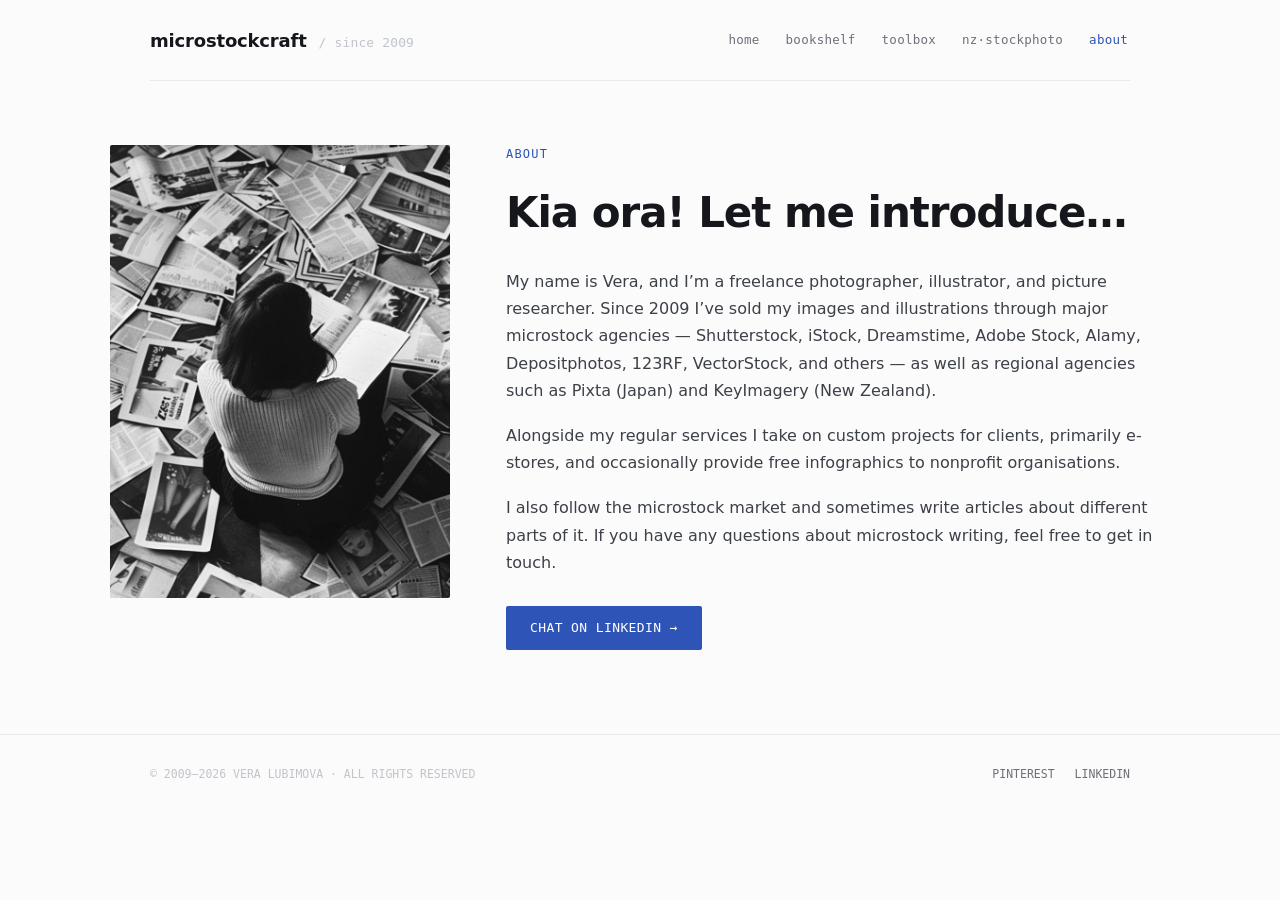
==== about.html @ 36dbcdbc "Add files via upload" ====
<!DOCTYPE html>
<html lang="en">
<head>
<meta charset="utf-8">
<meta name="viewport" content="width=device-width, initial-scale=1.0">
<title>Microstock craft | Tools and tips, stocks and stockers, royalty-free images</title>
<meta name="description" content="If you are a buyer, you will find ways to download appropriate royalty-free images, if you are a microstock contributor you will find some useful information here">
<meta name="keywords" content="leading microstock agencies, Shutterstock, iStockphoto, Dreamstime, Fotolia, Depositphotos, 123rf, Can Stock Photo, stock photography sites, best performing microstock sites, best microstock agencies, top microstock agencies, microstock craft, microstock photography, microstock profit, microstock earning, microstock market, royalty free images, royalty-free images, royalty free photo, royalty-free photo, microstock tools, microstock keywording, keywording tool, keywording service, microstock workflow, lightroom, microstock vector art, sell photos online, sell stock photo, buy photos online, buy pictures, buy photos online, buy pictures, New Zealand">
<meta name="author" content="Vera Lubimova">
<link rel="stylesheet" href="css/style.css">
</head>
<body>
<header class="site-header">
  <div class="wrap">
    <nav class="site-nav" aria-label="Primary">
      <a class="brand" href="index.html">
        <span class="brand-name">microstockcraft</span>
        <span class="brand-since">/ since 2009</span>
      </a>
      <div class="nav-links">
        <a class="nav-link" href="index.html">home</a>
        <a class="nav-link" href="books.html">bookshelf</a>
        <a class="nav-link" href="toolbox.html">toolbox</a>
        <a class="nav-link" href="articles.html">nz&middot;stockphoto</a>
        <span class="nav-link is-active" aria-current="page">about</span>
      </div>
    </nav>
  </div>
</header>
<main class="wrap about">
  <div class="about-photo">
    <img src="images/researcher.jpg" alt="Vera reading, seen from above, surrounded by scattered printed magazine pages">
  </div>
  <div class="about-body">
    <div class="kicker">ABOUT</div>
    <h1 class="page-title">Kia ora! Let me introduce&hellip;</h1>
    <p>My name is Vera, and I&rsquo;m a freelance photographer, illustrator, and picture researcher. Since 2009 I&rsquo;ve sold my images and illustrations through major microstock agencies &mdash; Shutterstock, iStock, Dreamstime, Adobe Stock, Alamy, Depositphotos, 123RF, VectorStock, and others &mdash; as well as regional agencies such as Pixta (Japan) and KeyImagery (New Zealand).</p>
    <p>Alongside my regular services I take on custom projects for clients, primarily e-stores, and occasionally provide free infographics to nonprofit organisations.</p>
    <p>I also follow the microstock market and sometimes write articles about different parts of it. If you have any questions about microstock writing, feel free to get in touch.</p>
    <a class="btn" href="https://www.linkedin.com/in/veralubimova" target="_blank" rel="noopener">CHAT ON LINKEDIN &rarr;</a>
  </div>
</main>
<footer class="site-footer">
  <div class="wrap">
    <div class="footer-inner">
      <span class="copyright">&copy; 2009&mdash;2026 VERA LUBIMOVA &middot; ALL RIGHTS RESERVED</span>
        <div class="social">
          <a href="https://nz.pinterest.com/veralubimova/my-illustrations/" target="_blank" rel="noopener">PINTEREST</a>
          <a href="https://www.linkedin.com/in/veralubimova" target="_blank" rel="noopener">LINKEDIN</a>
        </div>
    </div>
  </div>
</footer>
</body>
</html>
---- css/style.css ----
/* ============================================================
   MicrostockCraft — redesign (Option B: Swiss / contact-sheet)
   Single stylesheet. Design tokens are CSS custom properties.
   Fonts are self-hosted (see ../fonts/). No external requests.
   ============================================================ */

/* ---- Self-hosted fonts (only the weights actually used) ---- */
@font-face{
  font-family:'Archivo';font-style:normal;font-weight:700;font-display:swap;
  src:url("../fonts/archivo-700-normal.woff2") format("woff2");
}
@font-face{
  font-family:'Archivo';font-style:normal;font-weight:800;font-display:swap;
  src:url("../fonts/archivo-800-normal.woff2") format("woff2");
}
@font-face{
  font-family:'IBM Plex Sans';font-style:normal;font-weight:400;font-display:swap;
  src:url("../fonts/ibmplexsans-400-normal.woff2") format("woff2");
}
@font-face{
  font-family:'IBM Plex Sans';font-style:normal;font-weight:600;font-display:swap;
  src:url("../fonts/ibmplexsans-600-normal.woff2") format("woff2");
}
@font-face{
  font-family:'IBM Plex Mono';font-style:normal;font-weight:400;font-display:swap;
  src:url("../fonts/ibmplexmono-400-normal.woff2") format("woff2");
}
@font-face{
  font-family:'IBM Plex Mono';font-style:normal;font-weight:500;font-display:swap;
  src:url("../fonts/ibmplexmono-500-normal.woff2") format("woff2");
}

/* ---- Design tokens ---- */
:root{
  --bg:#fbfbfc;
  --ink:#15171c;
  --accent:#2e54b8;
  --muted-1:#3c4047;
  --muted-2:#52565e;
  --muted-3:#6c7079;
  --faint-1:#9a9ea6;
  --faint-2:#aeb2ba;
  --faint-3:#c0c4cb;
  --border:#e8e9ec;
  --border-soft:#eceef1;
  --row-hover:#f5f6f8;
  --link-underline:#c2cef0;
  --on-accent:#cdd8f7;
  --stripe-a:#eef0f3;
  --stripe-b:#e6e8ec;

  --sans:'IBM Plex Sans',system-ui,-apple-system,'Segoe UI',Roboto,sans-serif;
  --head:'Archivo','IBM Plex Sans',system-ui,sans-serif;
  --mono:'IBM Plex Mono',ui-monospace,'SFMono-Regular',Menlo,Consolas,monospace;

  --container:1060px;
  --pad-x:clamp(18px,5vw,40px);
}

/* ---- Reset / base ---- */
*{box-sizing:border-box;}
html{-webkit-text-size-adjust:100%;}
body{
  margin:0;
  background:var(--bg);
  color:var(--ink);
  font-family:var(--sans);
  font-size:16px;
  line-height:1.5;
}
img{max-width:100%;height:auto;display:block;}
a{color:inherit;}
h1,h2,h3,p{margin:0;}

/* keyboard focus */
a:focus-visible,
.index-row:focus-visible{
  outline:2px solid var(--accent);
  outline-offset:3px;
  border-radius:2px;
}

/* Min flex children so long words never force overflow */
.site-nav,.nav-links,.index-row,.index-desc,.about,.about-body,
.item,.item-body,.group-head,.footer-inner,.copyright{min-width:0;}

/* ---- Shell ---- */
.wrap{
  max-width:var(--container);
  margin:0 auto;
  padding:0 var(--pad-x);
}

/* ---- Header / nav ---- */
.site-nav{
  display:flex;
  flex-wrap:wrap;
  align-items:center;
  justify-content:space-between;
  gap:8px 20px;
  padding:18px 0;
  border-bottom:1px solid var(--border);
}
.brand{
  display:inline-flex;
  align-items:baseline;
  gap:12px;
  text-decoration:none;
  min-height:44px;
  align-content:center;
  flex-wrap:wrap;
}
.brand-name{
  font-family:var(--head);
  font-weight:800;
  font-size:18px;
  letter-spacing:-0.01em;
  color:var(--ink);
}
.brand-since{
  font-family:var(--mono);
  font-size:13px;
  color:var(--faint-3);
  letter-spacing:0.01em;
}
.nav-links{
  display:flex;
  flex-wrap:wrap;
  align-items:center;
  gap:2px 22px;
  font-family:var(--mono);
  font-size:12.5px;
  letter-spacing:0.02em;
}
.nav-link{
  display:inline-flex;
  align-items:center;
  min-height:44px;
  padding:0 2px;
  color:var(--muted-3);
  text-decoration:none;
  transition:color .15s ease;
}
.nav-link:hover{color:var(--accent);}
.nav-link.is-active{
  color:var(--accent);
  font-weight:500;
  cursor:default;
}

/* ---- Generic page header (sub-pages) ---- */
.page{padding:56px 0 60px;}
.kicker{
  font-family:var(--mono);
  font-size:12px;
  letter-spacing:0.1em;
  color:var(--accent);
  margin-bottom:18px;
}
.page-title{
  font-family:var(--head);
  font-weight:800;
  font-size:clamp(30px,6vw,46px);
  letter-spacing:-0.025em;
  margin:0 0 18px;
}
.page-intro{
  font-size:16px;
  line-height:1.6;
  color:var(--muted-2);
  max-width:52em;
  margin:0 0 6px;
}
.page-intro + .page-intro{margin:0 0 14px;}
.page-intro--tight{margin-bottom:0;}
/* Pull-quote + closing note share an identical mono style */
.mono-quote{
  font-family:var(--mono);
  font-size:13px;
  line-height:1.6;
  color:var(--faint-3);
  letter-spacing:0.01em;
  max-width:52em;
}
.page-quote{margin:0 0 18px;}
.page-note{margin:0 0 24px;}

/* ---- Home hero ---- */
.hero{padding:64px 0 44px;}
.hero-eyebrow{
  font-family:var(--mono);
  font-size:12px;
  letter-spacing:0.1em;
  color:var(--accent);
  margin-bottom:26px;
}
.hero-title{
  font-family:var(--head);
  font-weight:800;
  font-size:clamp(34px,7vw,60px);
  line-height:1.02;
  letter-spacing:-0.025em;
  margin:0 0 26px;
  max-width:15.5em;
}
.hero-lede{
  font-size:16px;
  line-height:1.6;
  color:var(--muted-2);
  max-width:34em;
}

/* ---- Contact sheet ---- */
.contact-sheet{padding:0 0 56px;}
.sheet-grid{
  display:grid;
  grid-template-columns:repeat(auto-fit,minmax(92px,1fr));
  gap:8px;
}
.sheet-cell{
  aspect-ratio:1;
  width:100%;
  border-radius:2px;
  object-fit:cover;
  background:repeating-linear-gradient(135deg,
    var(--stripe-a),var(--stripe-a) 9px,
    var(--stripe-b) 9px,var(--stripe-b) 18px);
}
.sheet-cell--brand{
  aspect-ratio:1;
  background:var(--accent);
  border-radius:2px;
  display:flex;
  align-items:flex-end;
  padding:11px;
}
.sheet-cell--brand span{
  font-family:var(--mono);
  font-size:10px;
  color:var(--on-accent);
  line-height:1.3;
}

/* ---- Home index rows ---- */
.index{padding:0 0 60px;}
.index-label{
  font-family:var(--mono);
  font-size:11.5px;
  letter-spacing:0.1em;
  color:var(--faint-1);
  border-top:1px solid var(--border);
  padding-top:18px;
}
.index-row{
  display:flex;
  flex-wrap:wrap;
  align-items:center;
  gap:14px 28px;
  padding:26px 0;
  border-bottom:1px solid var(--border);
  text-decoration:none;
  color:inherit;
  transition:background .15s ease;
}
.index-row:hover{background:var(--row-hover);}
.index-num{
  font-family:var(--mono);
  font-size:13px;
  color:var(--accent);
  width:34px;
  flex:none;
}
.index-title{
  font-family:var(--head);
  font-weight:700;
  font-size:24px;
  letter-spacing:-0.01em;
  width:230px;
}
.index-desc{
  font-size:14.5px;
  line-height:1.55;
  color:var(--muted-3);
  flex:1 1 240px;
}
.index-arrow{
  font-family:var(--mono);
  font-size:18px;
  color:var(--accent);
  margin-left:auto;
}

/* ---- List groups (books / toolbox / nz) ---- */
.group-head{
  display:flex;
  align-items:baseline;
  gap:16px;
  margin:44px 0 6px;
  padding-top:22px;
  border-top:1px solid var(--border);
}
.group-num{
  font-family:var(--mono);
  font-size:13px;
  color:var(--accent);
  flex:none;
}
.group-title{
  font-family:var(--head);
  font-weight:700;
  font-size:22px;
  letter-spacing:-0.01em;
}
.group-title--sm{font-size:21px;}

.item{
  display:flex;
  gap:14px;
  padding:13px 0;
  border-bottom:1px solid var(--border-soft);
  font-size:14.5px;
  line-height:1.5;
}
.item-dash{
  color:var(--faint-2);
  flex:none;
  font-family:var(--mono);
  font-size:13px;
}
.item-body{overflow-wrap:anywhere;}
.item-link{
  color:var(--accent);
  font-weight:600;
  text-decoration:none;
  border-bottom:1px solid var(--link-underline);
}
.item-link:hover{border-bottom-color:var(--accent);}
.item-name{font-weight:600;color:var(--ink);}
.item-desc{color:var(--muted-3);}
.tag-disc{
  font-family:var(--mono);
  font-size:11px;
  color:var(--faint-2);
  margin-left:8px;
  letter-spacing:0.04em;
}

/* inline text link inside paragraphs */
.text-link{
  color:var(--accent);
  font-weight:600;
  text-decoration:none;
  border-bottom:1px solid var(--link-underline);
}
.text-link:hover{border-bottom-color:var(--accent);}

.section-note{
  font-size:15px;
  line-height:1.6;
  color:var(--muted-2);
  max-width:52em;
  margin:0 0 18px;
}

/* ---- About ---- */
.about{
  display:flex;
  flex-wrap:wrap;
  gap:40px 56px;
  padding:64px 0 60px;
  align-items:flex-start;
}
.about-photo{
  flex:1 1 240px;
  max-width:340px;
  border-radius:2px;
  overflow:hidden;
  aspect-ratio:3/4;
  min-height:420px;
}
.about-photo img{
  width:100%;
  height:100%;
  object-fit:cover;
  object-position:50% 50%;
}
.about-body{flex:2 1 320px;}
.about-body .page-title{
  font-size:clamp(28px,6vw,42px);
  margin:0 0 24px;
}
.about-body p{
  font-size:16px;
  line-height:1.7;
  color:var(--muted-1);
  margin:0 0 18px;
}
.about-body p:last-of-type{margin-bottom:30px;}
.btn{
  display:inline-flex;
  align-items:center;
  min-height:44px;
  background:var(--accent);
  color:#fff;
  font-family:var(--mono);
  font-size:13px;
  letter-spacing:0.03em;
  padding:0 24px;
  border-radius:2px;
  text-decoration:none;
}
.btn:hover{background:#274aa6;}

/* ---- Footer ---- */
.site-footer{margin-top:24px;border-top:1px solid var(--border);}
.footer-inner{
  display:flex;
  flex-wrap:wrap;
  align-items:center;
  justify-content:space-between;
  gap:10px 20px;
  padding:18px 0;
}
.copyright{
  font-family:var(--mono);
  font-size:11.5px;
  color:var(--faint-3);
  overflow-wrap:anywhere;
}
.social{
  display:flex;
  gap:4px 20px;
  flex-wrap:wrap;
  font-family:var(--mono);
  font-size:11.5px;
}
.social a{
  display:inline-flex;
  align-items:center;
  min-height:44px;
  color:var(--muted-3);
  text-decoration:none;
}
.social a:hover{color:var(--accent);}

/* ---- Responsive ---- */
@media (max-width:600px){
  .index-title{width:auto;flex:1 1 100%;font-size:22px;}
  .index-desc{flex:1 1 100%;}
  .index-arrow{margin-left:0;}
  .hero{padding:44px 0 32px;}
  .about{gap:28px;padding:44px 0 48px;}
  .about-photo{max-width:none;}
}
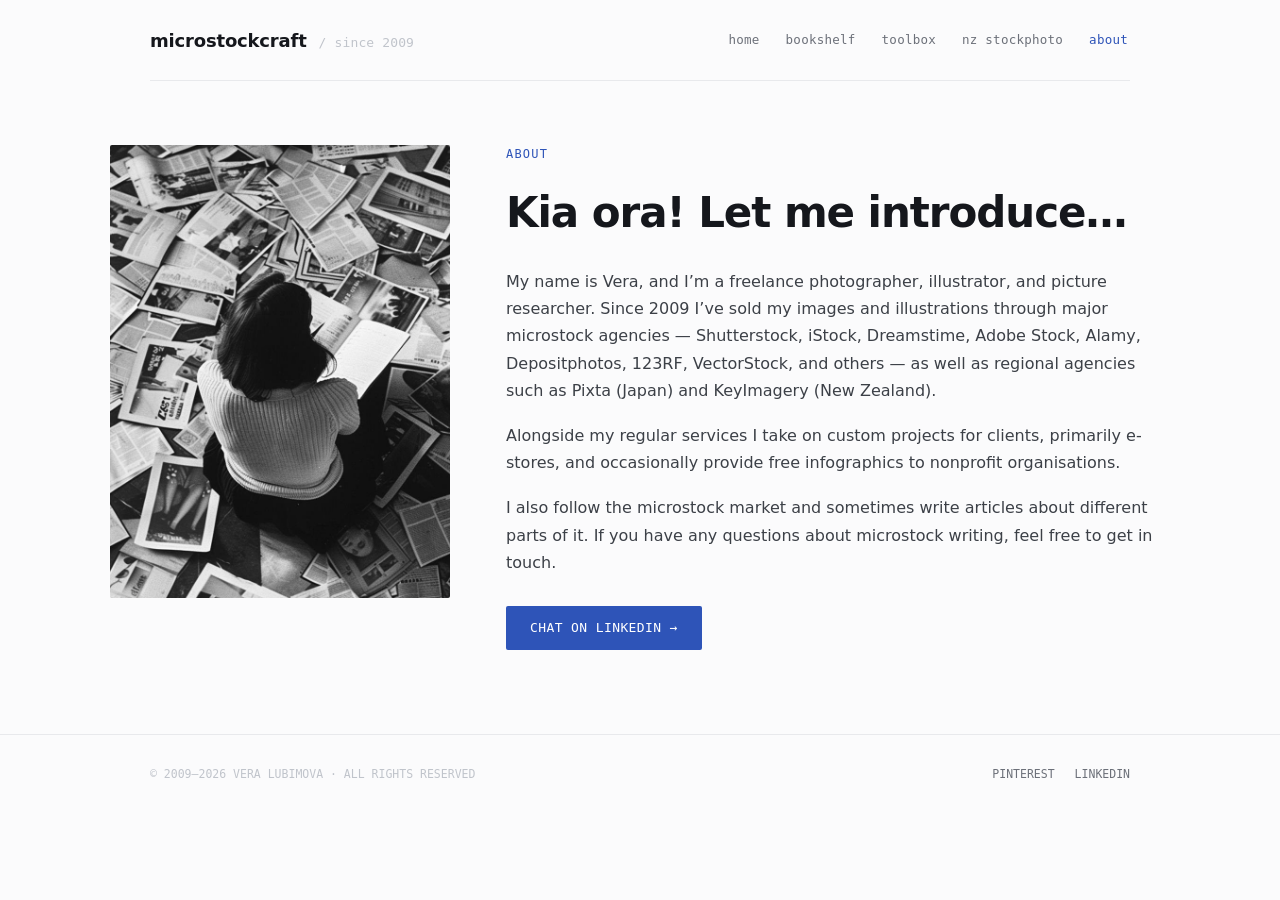
==== commit f0d667a4: "nz&middot;stockphoto" ====
--- a/about.html
+++ b/about.html
@@ -21,7 +21,7 @@
         <a class="nav-link" href="index.html">home</a>
         <a class="nav-link" href="books.html">bookshelf</a>
         <a class="nav-link" href="toolbox.html">toolbox</a>
-        <a class="nav-link" href="articles.html">nz&middot;stockphoto</a>
+        <a class="nav-link" href="articles.html">nz&nbsp;stockphoto</a>
         <span class="nav-link is-active" aria-current="page">about</span>
       </div>
     </nav>
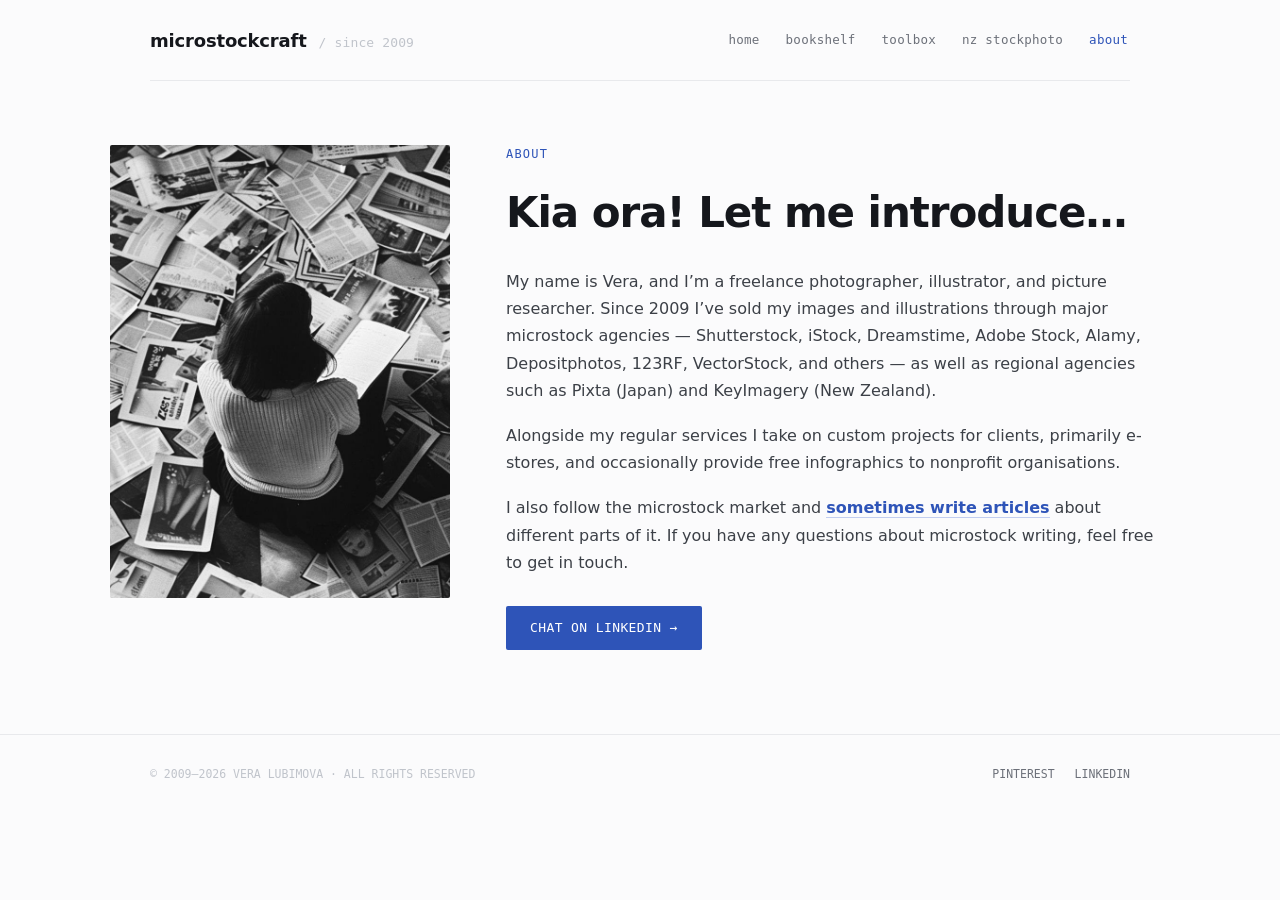
==== commit bebf5834: "Article" ====
--- a/about.html
+++ b/about.html
@@ -36,7 +36,7 @@
     <h1 class="page-title">Kia ora! Let me introduce&hellip;</h1>
     <p>My name is Vera, and I&rsquo;m a freelance photographer, illustrator, and picture researcher. Since 2009 I&rsquo;ve sold my images and illustrations through major microstock agencies &mdash; Shutterstock, iStock, Dreamstime, Adobe Stock, Alamy, Depositphotos, 123RF, VectorStock, and others &mdash; as well as regional agencies such as Pixta (Japan) and KeyImagery (New Zealand).</p>
     <p>Alongside my regular services I take on custom projects for clients, primarily e-stores, and occasionally provide free infographics to nonprofit organisations.</p>
-    <p>I also follow the microstock market and sometimes write articles about different parts of it. If you have any questions about microstock writing, feel free to get in touch.</p>
+    <p>I also follow the microstock market and <a class="item-link" href="https://www.stockphotosecrets.com/news/stock-photographers/7-best-apps-model-release.html" target="_blank" rel="noopener">sometimes write articles</a> about different parts of it. If you have any questions about microstock writing, feel free to get in touch.</p>
     <a class="btn" href="https://www.linkedin.com/in/veralubimova" target="_blank" rel="noopener">CHAT ON LINKEDIN &rarr;</a>
   </div>
 </main>
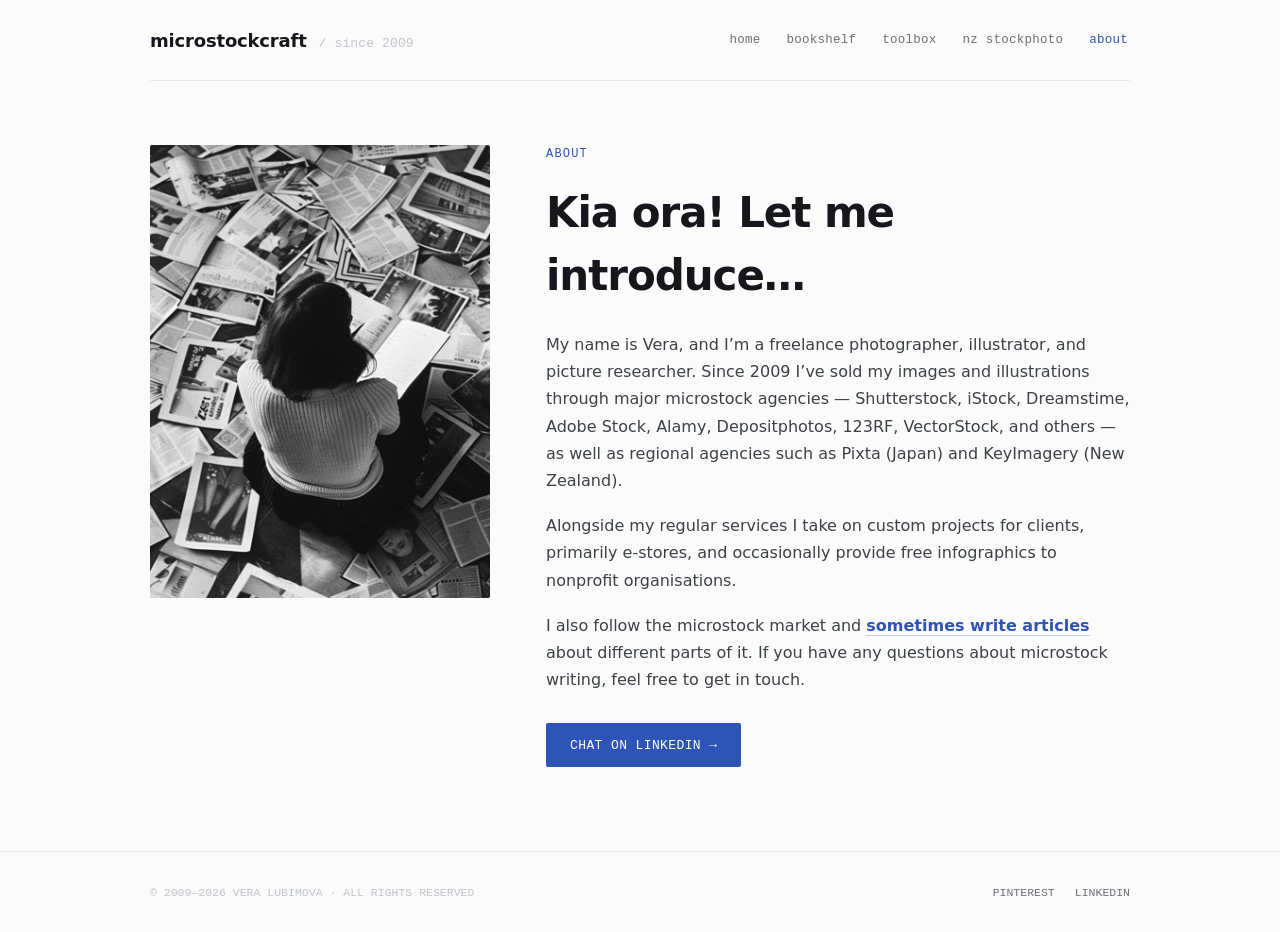
==== commit cea461be: "NZ" ====
--- a/about.html
+++ b/about.html
@@ -3,11 +3,36 @@
 <head>
 <meta charset="utf-8">
 <meta name="viewport" content="width=device-width, initial-scale=1.0">
-<title>Microstock craft | Tools and tips, stocks and stockers, royalty-free images</title>
-<meta name="description" content="If you are a buyer, you will find ways to download appropriate royalty-free images, if you are a microstock contributor you will find some useful information here">
-<meta name="keywords" content="leading microstock agencies, Shutterstock, iStockphoto, Dreamstime, Fotolia, Depositphotos, 123rf, Can Stock Photo, stock photography sites, best performing microstock sites, best microstock agencies, top microstock agencies, microstock craft, microstock photography, microstock profit, microstock earning, microstock market, royalty free images, royalty-free images, royalty free photo, royalty-free photo, microstock tools, microstock keywording, keywording tool, keywording service, microstock workflow, lightroom, microstock vector art, sell photos online, sell stock photo, buy photos online, buy pictures, buy photos online, buy pictures, New Zealand">
+<title>About Vera Lubimova &mdash; MicrostockCraft</title>
+<meta name="description" content="Vera Lubimova is a freelance photographer, illustrator and picture researcher selling through major microstock agencies since 2009.">
+<meta name="keywords" content="Vera Lubimova, microstock contributor, freelance photographer, illustrator, picture researcher, New Zealand">
 <meta name="author" content="Vera Lubimova">
+<meta name="robots" content="index, follow">
+<meta name="theme-color" content="#2e54b8">
+<link rel="canonical" href="https://microstockcraft.com/about.html">
+<meta property="og:type" content="website">
+<meta property="og:site_name" content="MicrostockCraft">
+<meta property="og:locale" content="en_NZ">
+<meta property="og:title" content="About Vera Lubimova &mdash; MicrostockCraft">
+<meta property="og:description" content="Vera Lubimova is a freelance photographer, illustrator and picture researcher selling through major microstock agencies since 2009.">
+<meta property="og:url" content="https://microstockcraft.com/about.html">
+<meta property="og:image" content="https://microstockcraft.com/og-image.png">
+<meta property="og:image:width" content="1200">
+<meta property="og:image:height" content="630">
+<meta name="twitter:card" content="summary_large_image">
+<meta name="twitter:title" content="About Vera Lubimova &mdash; MicrostockCraft">
+<meta name="twitter:description" content="Vera Lubimova is a freelance photographer, illustrator and picture researcher selling through major microstock agencies since 2009.">
+<meta name="twitter:image" content="https://microstockcraft.com/og-image.png">
+<link rel="icon" href="favicon.ico" sizes="any">
+<link rel="icon" href="favicon.svg" type="image/svg+xml">
+<link rel="apple-touch-icon" href="apple-touch-icon.png">
 <link rel="stylesheet" href="css/style.css">
+<script type="application/ld+json">
+{"@context":"https://schema.org","@graph":[
+{"@type":"WebSite","@id":"https://microstockcraft.com/#website","url":"https://microstockcraft.com/","name":"MicrostockCraft","description":"Tools, tips and trusted links for microstock contributors and buyers, from a working contributor since 2009.","inLanguage":"en","publisher":{"@id":"https://microstockcraft.com/#vera"}},
+{"@type":"Person","@id":"https://microstockcraft.com/#vera","name":"Vera Lubimova","url":"https://microstockcraft.com/about.html","jobTitle":"Photographer, illustrator and picture researcher","sameAs":["https://nz.pinterest.com/veralubimova/my-illustrations/","https://www.linkedin.com/in/veralubimova"]}
+]}
+</script>
 </head>
 <body>
 <header class="site-header">
--- a/css/style.css
+++ b/css/style.css
@@ -149,7 +149,7 @@
 }
 
 /* ---- Generic page header (sub-pages) ---- */
-.page{padding:56px 0 60px;}
+.page{padding-top:56px;padding-bottom:60px;}
 .kicker{
   font-family:var(--mono);
   font-size:12px;
@@ -367,7 +367,8 @@
   display:flex;
   flex-wrap:wrap;
   gap:40px 56px;
-  padding:64px 0 60px;
+  padding-top:64px;
+  padding-bottom:60px;
   align-items:flex-start;
 }
 .about-photo{
@@ -449,6 +450,6 @@
   .index-desc{flex:1 1 100%;}
   .index-arrow{margin-left:0;}
   .hero{padding:44px 0 32px;}
-  .about{gap:28px;padding:44px 0 48px;}
+  .about{gap:28px;padding-top:44px;padding-bottom:48px;}
   .about-photo{max-width:none;}
 }
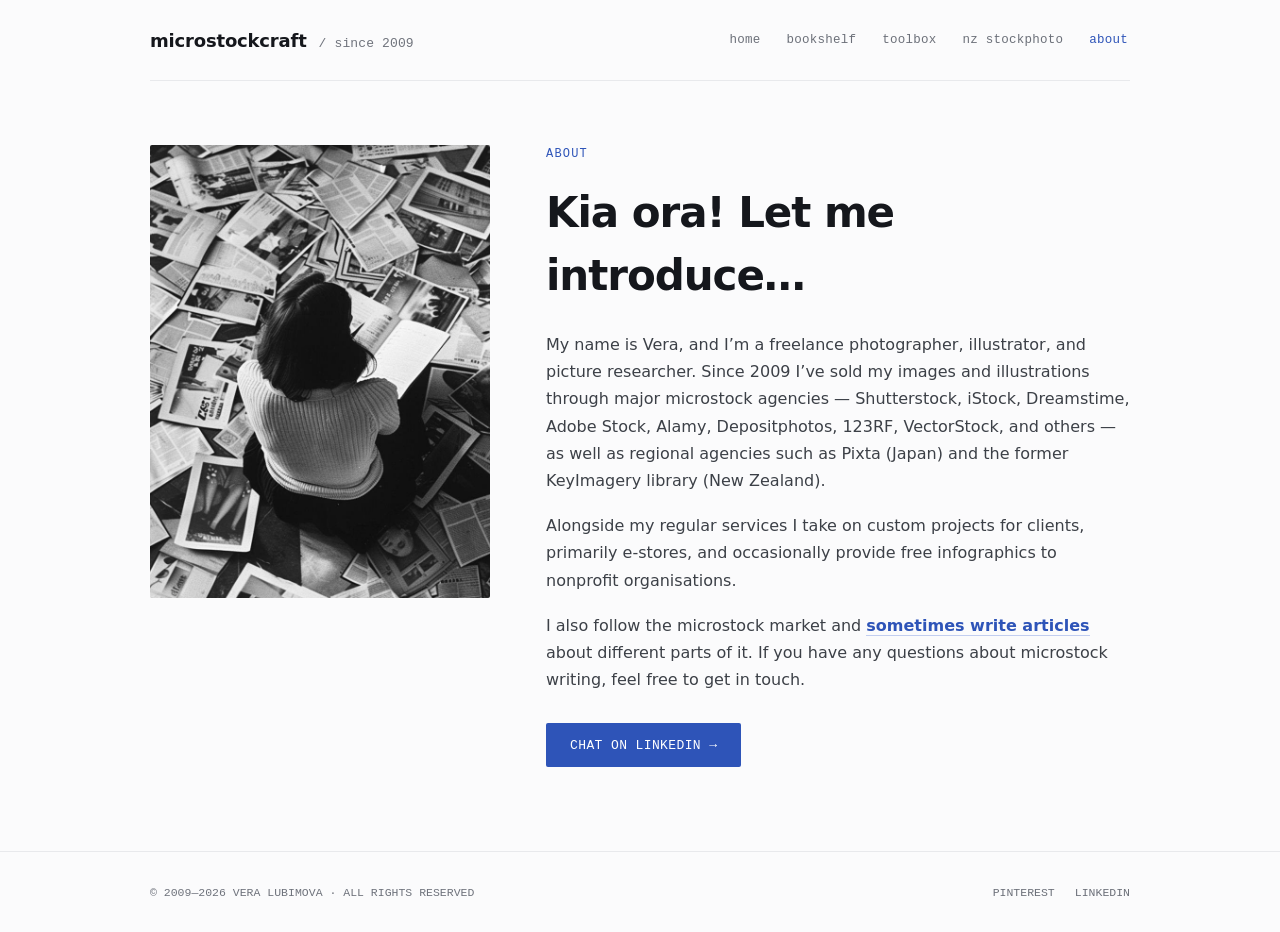
==== commit fc9f1725: "Stage 1: fix service statuses, WCAG contrast, archive link for Te Puna - Update 20 directory entries" ====
--- a/about.html
+++ b/about.html
@@ -59,7 +59,7 @@
   <div class="about-body">
     <div class="kicker">ABOUT</div>
     <h1 class="page-title">Kia ora! Let me introduce&hellip;</h1>
-    <p>My name is Vera, and I&rsquo;m a freelance photographer, illustrator, and picture researcher. Since 2009 I&rsquo;ve sold my images and illustrations through major microstock agencies &mdash; Shutterstock, iStock, Dreamstime, Adobe Stock, Alamy, Depositphotos, 123RF, VectorStock, and others &mdash; as well as regional agencies such as Pixta (Japan) and KeyImagery (New Zealand).</p>
+    <p>My name is Vera, and I&rsquo;m a freelance photographer, illustrator, and picture researcher. Since 2009 I&rsquo;ve sold my images and illustrations through major microstock agencies &mdash; Shutterstock, iStock, Dreamstime, Adobe Stock, Alamy, Depositphotos, 123RF, VectorStock, and others &mdash; as well as regional agencies such as Pixta (Japan) and the former KeyImagery library (New Zealand).</p>
     <p>Alongside my regular services I take on custom projects for clients, primarily e-stores, and occasionally provide free infographics to nonprofit organisations.</p>
     <p>I also follow the microstock market and <a class="item-link" href="https://www.stockphotosecrets.com/news/stock-photographers/7-best-apps-model-release.html" target="_blank" rel="noopener">sometimes write articles</a> about different parts of it. If you have any questions about microstock writing, feel free to get in touch.</p>
     <a class="btn" href="https://www.linkedin.com/in/veralubimova" target="_blank" rel="noopener">CHAT ON LINKEDIN &rarr;</a>
--- a/css/style.css
+++ b/css/style.css
@@ -38,9 +38,9 @@
   --muted-1:#3c4047;
   --muted-2:#52565e;
   --muted-3:#6c7079;
-  --faint-1:#9a9ea6;
+  /* Secondary text: lightest grey that still meets WCAG AA (4.5:1) on --bg */
+  --subtle:#6f737c;
   --faint-2:#aeb2ba;
-  --faint-3:#c0c4cb;
   --border:#e8e9ec;
   --border-soft:#eceef1;
   --row-hover:#f5f6f8;
@@ -120,7 +120,7 @@
 .brand-since{
   font-family:var(--mono);
   font-size:13px;
-  color:var(--faint-3);
+  color:var(--subtle);
   letter-spacing:0.01em;
 }
 .nav-links{
@@ -178,7 +178,7 @@
   font-family:var(--mono);
   font-size:13px;
   line-height:1.6;
-  color:var(--faint-3);
+  color:var(--subtle);
   letter-spacing:0.01em;
   max-width:52em;
 }
@@ -247,7 +247,7 @@
   font-family:var(--mono);
   font-size:11.5px;
   letter-spacing:0.1em;
-  color:var(--faint-1);
+  color:var(--subtle);
   border-top:1px solid var(--border);
   padding-top:18px;
 }
@@ -338,9 +338,14 @@
 .item-name{font-weight:600;color:var(--ink);}
 .item-desc{color:var(--muted-3);}
 .tag-disc{
+  display:inline-block;
   font-family:var(--mono);
   font-size:11px;
-  color:var(--faint-2);
+  line-height:1.5;
+  color:var(--muted-2);
+  background:var(--stripe-a);
+  border-radius:2px;
+  padding:0 6px;
   margin-left:8px;
   letter-spacing:0.04em;
 }
@@ -358,7 +363,6 @@
   font-size:15px;
   line-height:1.6;
   color:var(--muted-2);
-  max-width:52em;
   margin:0 0 18px;
 }
 
@@ -425,9 +429,14 @@
 .copyright{
   font-family:var(--mono);
   font-size:11.5px;
-  color:var(--faint-3);
+  color:var(--subtle);
   overflow-wrap:anywhere;
 }
+.copyright a{
+  text-decoration-color:var(--border);
+  text-underline-offset:3px;
+}
+.copyright a:hover{color:var(--accent);text-decoration-color:currentColor;}
 .social{
   display:flex;
   gap:4px 20px;
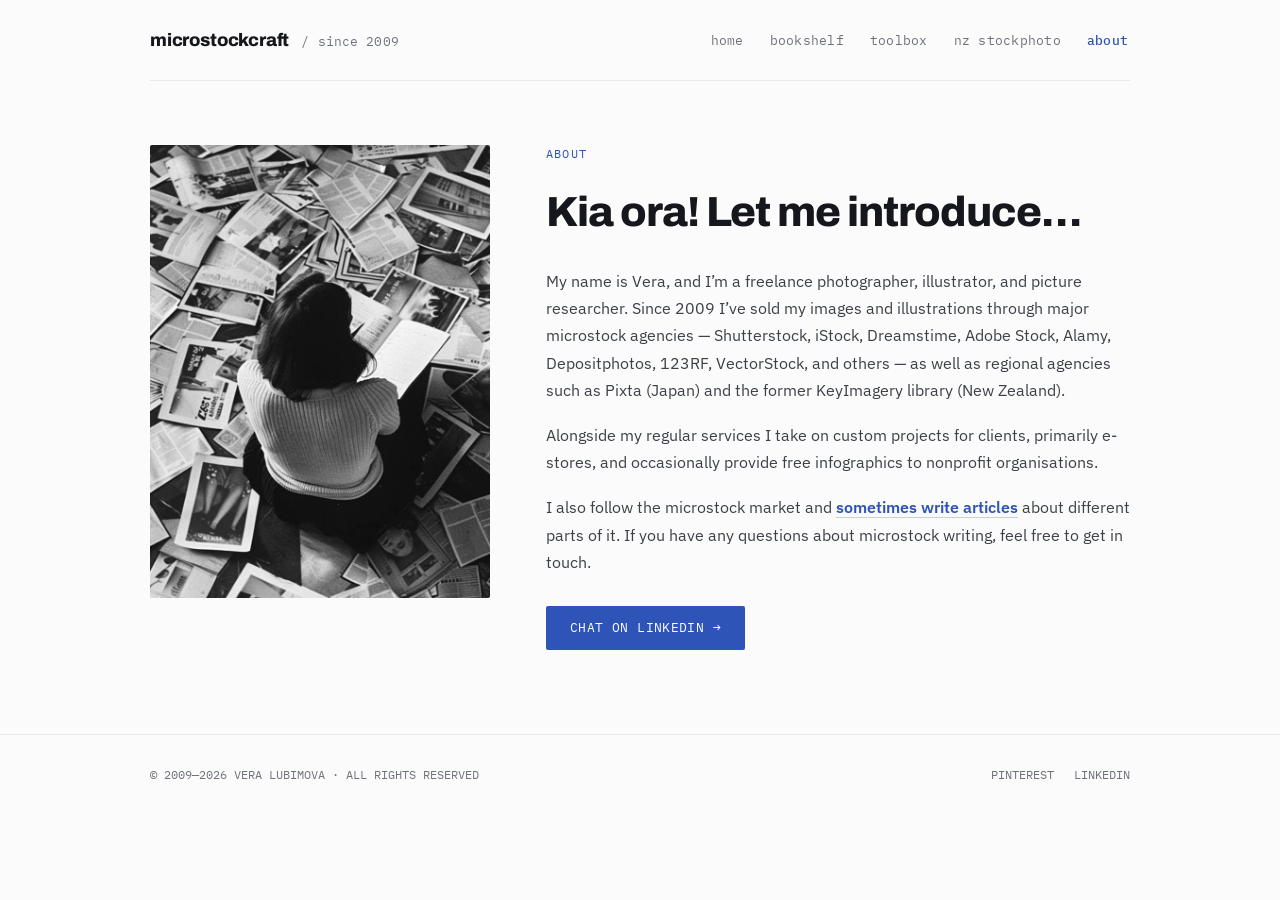
==== commit 27a8aaf2: "Stage 2: rebuilt fonts, modern image formats, per-page OG, Apache config, FTP deploy - Fonts: 4 subs" ====
--- a/about.html
+++ b/about.html
@@ -16,17 +16,18 @@
 <meta property="og:title" content="About Vera Lubimova &mdash; MicrostockCraft">
 <meta property="og:description" content="Vera Lubimova is a freelance photographer, illustrator and picture researcher selling through major microstock agencies since 2009.">
 <meta property="og:url" content="https://microstockcraft.com/about.html">
-<meta property="og:image" content="https://microstockcraft.com/og-image.png">
+<meta property="og:image" content="https://microstockcraft.com/og/og-about.png">
 <meta property="og:image:width" content="1200">
 <meta property="og:image:height" content="630">
 <meta name="twitter:card" content="summary_large_image">
 <meta name="twitter:title" content="About Vera Lubimova &mdash; MicrostockCraft">
 <meta name="twitter:description" content="Vera Lubimova is a freelance photographer, illustrator and picture researcher selling through major microstock agencies since 2009.">
-<meta name="twitter:image" content="https://microstockcraft.com/og-image.png">
+<meta name="twitter:image" content="https://microstockcraft.com/og/og-about.png">
 <link rel="icon" href="favicon.ico" sizes="any">
 <link rel="icon" href="favicon.svg" type="image/svg+xml">
 <link rel="apple-touch-icon" href="apple-touch-icon.png">
-<link rel="stylesheet" href="css/style.css">
+<link rel="preload" href="fonts/archivo-var.woff2" as="font" type="font/woff2" crossorigin>
+<link rel="stylesheet" href="css/style.css?v=20261028">
 <script type="application/ld+json">
 {"@context":"https://schema.org","@graph":[
 {"@type":"WebSite","@id":"https://microstockcraft.com/#website","url":"https://microstockcraft.com/","name":"MicrostockCraft","description":"Tools, tips and trusted links for microstock contributors and buyers, from a working contributor since 2009.","inLanguage":"en","publisher":{"@id":"https://microstockcraft.com/#vera"}},
@@ -54,7 +55,11 @@
 </header>
 <main class="wrap about">
   <div class="about-photo">
-    <img src="images/researcher.jpg" alt="Vera reading, seen from above, surrounded by scattered printed magazine pages">
+    <picture>
+      <source srcset="images/researcher.avif" type="image/avif">
+      <source srcset="images/researcher.webp" type="image/webp">
+      <img src="images/researcher.jpg" width="720" height="960" decoding="async" fetchpriority="high" alt="Vera reading, seen from above, surrounded by scattered printed magazine pages">
+    </picture>
   </div>
   <div class="about-body">
     <div class="kicker">ABOUT</div>
--- a/css/style.css
+++ b/css/style.css
@@ -4,30 +4,25 @@
    Fonts are self-hosted (see ../fonts/). No external requests.
    ============================================================ */
 
-/* ---- Self-hosted fonts (only the weights actually used) ---- */
+/* ---- Self-hosted fonts ----
+   Subset: Latin-1, Latin Extended-A (te reo Maori macrons), punctuation, arrows.
+   Archivo and Plex Sans are variable (wght axis), Plex Mono is static.
+   Licence: SIL OFL 1.1, see ../fonts/OFL-*.txt */
 @font-face{
-  font-family:'Archivo';font-style:normal;font-weight:700;font-display:swap;
-  src:url("../fonts/archivo-700-normal.woff2") format("woff2");
+  font-family:'Archivo';font-style:normal;font-weight:700 800;font-display:swap;
+  src:url("../fonts/archivo-var.woff2") format("woff2");
 }
 @font-face{
-  font-family:'Archivo';font-style:normal;font-weight:800;font-display:swap;
-  src:url("../fonts/archivo-800-normal.woff2") format("woff2");
-}
-@font-face{
-  font-family:'IBM Plex Sans';font-style:normal;font-weight:400;font-display:swap;
-  src:url("../fonts/ibmplexsans-400-normal.woff2") format("woff2");
-}
-@font-face{
-  font-family:'IBM Plex Sans';font-style:normal;font-weight:600;font-display:swap;
-  src:url("../fonts/ibmplexsans-600-normal.woff2") format("woff2");
+  font-family:'IBM Plex Sans';font-style:normal;font-weight:400 600;font-display:swap;
+  src:url("../fonts/ibmplexsans-var.woff2") format("woff2");
 }
 @font-face{
   font-family:'IBM Plex Mono';font-style:normal;font-weight:400;font-display:swap;
-  src:url("../fonts/ibmplexmono-400-normal.woff2") format("woff2");
+  src:url("../fonts/ibmplexmono-400.woff2") format("woff2");
 }
 @font-face{
   font-family:'IBM Plex Mono';font-style:normal;font-weight:500;font-display:swap;
-  src:url("../fonts/ibmplexmono-500-normal.woff2") format("woff2");
+  src:url("../fonts/ibmplexmono-500.woff2") format("woff2");
 }
 
 /* ---- Design tokens ---- */
@@ -383,6 +378,7 @@
   aspect-ratio:3/4;
   min-height:420px;
 }
+.about-photo picture{display:block;height:100%;}
 .about-photo img{
   width:100%;
   height:100%;
